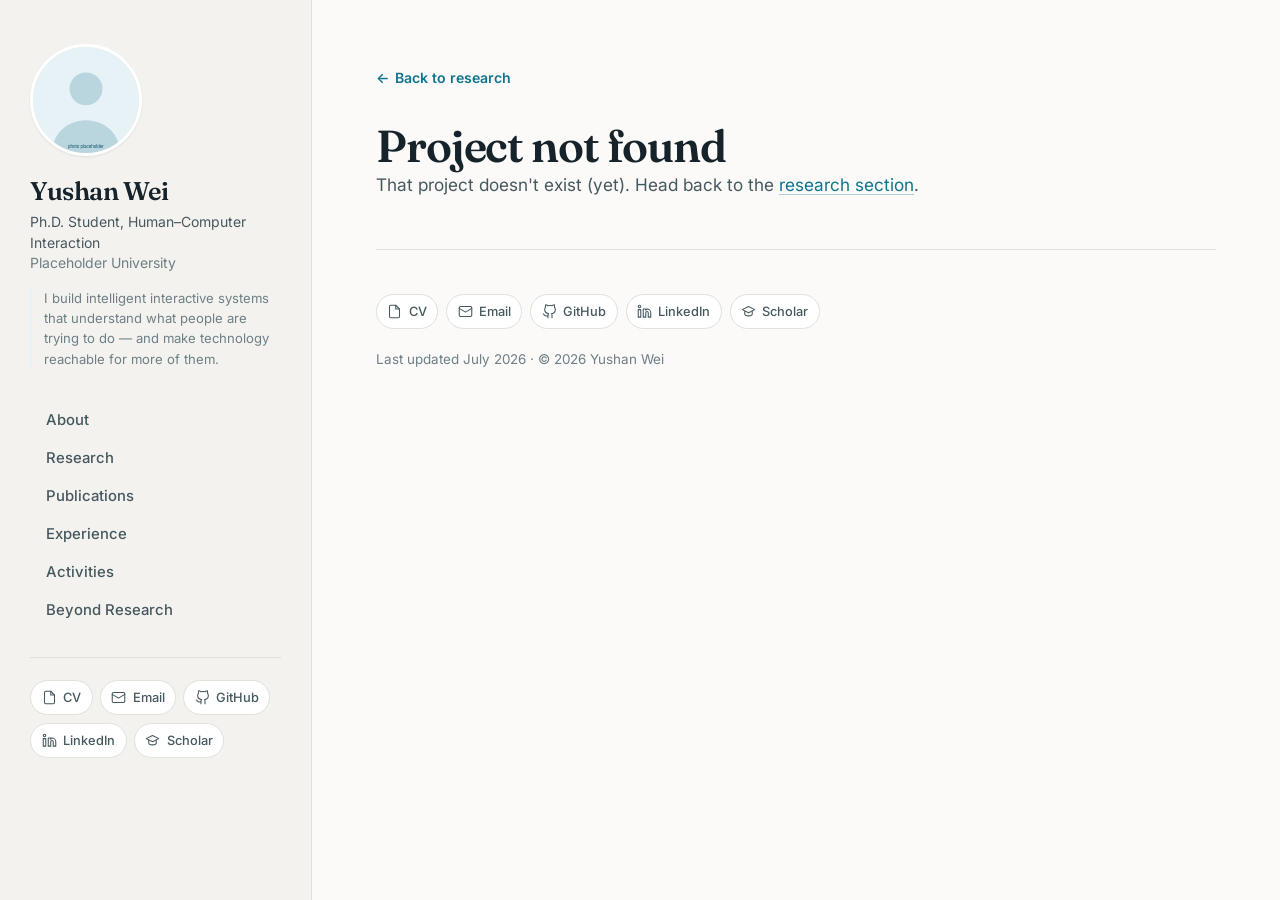
==== project.html @ 122e1e1e "Major design." ====
<!DOCTYPE html>
<html lang="en">
<head>
<meta charset="utf-8">
<meta name="viewport" content="width=device-width, initial-scale=1">
<title>Project — Yushan Wei</title>
<meta name="description" content="Research project detail page — Yushan Wei.">
<link rel="icon" href="assets/img/favicon.svg" type="image/svg+xml">
<link rel="preconnect" href="https://fonts.googleapis.com">
<link rel="preconnect" href="https://fonts.gstatic.com" crossorigin>
<link href="https://fonts.googleapis.com/css2?family=Fraunces:opsz,wght@9..144,400;9..144,600&family=Inter:wght@400;500;600;700&display=swap" rel="stylesheet">
<link rel="stylesheet" href="assets/css/style.css">
</head>
<body>
<a class="skip-link" href="#main">Skip to main content</a>

<header class="topbar">
  <a class="topbar__name" href="index.html">Yushan Wei</a>
  <button class="topbar__toggle" id="navToggle" aria-expanded="false" aria-controls="sidebar" aria-label="Open navigation menu">
    <span class="topbar__bars" aria-hidden="true"><i></i><i></i><i></i></span>
  </button>
</header>

<aside class="sidebar" id="sidebar">
  <div class="sidebar__inner">
    <img class="sidebar__photo" id="sidebarPhoto" src="" alt="" width="112" height="112">
    <div class="sidebar__id">
      <h1 class="sidebar__name" id="sidebarName"></h1>
      <p class="sidebar__role" id="sidebarRole"></p>
      <p class="sidebar__tagline" id="sidebarTagline"></p>
    </div>
    <nav class="sidenav" id="sidenav" aria-label="Section navigation"></nav>
    <div class="sidebar__links" id="sidebarLinks"></div>
  </div>
</aside>
<div class="nav-scrim" id="navScrim" hidden></div>

<main class="main" id="main">
  <article class="detail" id="detail"></article>

  <footer class="footer">
    <div class="footer__links" id="footerLinks"></div>
    <p class="footer__meta">
      Last updated <span id="footerUpdated"></span> ·
      © <span id="footerYear"></span> <span id="footerName"></span>
    </p>
  </footer>
</main>

<script src="assets/js/data.js"></script>
<script src="assets/js/main.js"></script>
</body>
</html>
---- assets/css/style.css ----
/* ============================================================
   Yushan Wei — personal site
   1. Tokens          5. Sections / components
   2. Base            6. Project detail page
   3. Sidebar         7. Responsive
   4. Hero            8. Motion & print
   ============================================================ */

/* ---------- 1. Tokens ---------- */
:root {
  /* Warm off-white ground, deep slate ink, one muted cyan accent. */
  --bg:        #fbfaf8;
  --bg-alt:    #f4f2ee;
  --surface:   #ffffff;
  --ink:       #16232b;
  --ink-soft:  #46585f;
  --ink-faint: #6d7f86;
  --line:      #e3e0da;
  --line-soft: #eeebe5;

  --accent:      #0e7490;  /* cyan-800  — links, rules, emphasis */
  --accent-deep: #0b5567;
  --accent-tint: #e6f2f5;
  --accent-warm: #b4623a;  /* muted terracotta — sparingly, for balance */

  --ok-bg: #e7f1ec;  --ok-fg: #2f6b4f;
  --rev-bg: #eae9f3; --rev-fg: #52508a;
  --prep-bg: #f4ede6; --prep-fg: #8a5f3d;

  --sidebar-w: 19.5rem;
  --maxw: 56rem;
  --radius: 14px;
  --radius-lg: 20px;
  --shadow-sm: 0 1px 2px rgba(22, 35, 43, .05), 0 1px 3px rgba(22, 35, 43, .04);
  --shadow-md: 0 6px 16px -6px rgba(22, 35, 43, .14), 0 2px 6px rgba(22, 35, 43, .05);

  --font-sans: "Inter", ui-sans-serif, system-ui, -apple-system, "Segoe UI", sans-serif;
  --font-display: "Fraunces", Georgia, "Times New Roman", serif;

  --ease: cubic-bezier(.2, .8, .2, 1);
}

/* ---------- 2. Base ---------- */
*, *::before, *::after { box-sizing: border-box; }

html { scroll-behavior: smooth; scroll-padding-top: 2rem; }

body {
  margin: 0;
  background: var(--bg);
  color: var(--ink);
  font-family: var(--font-sans);
  font-size: 16.5px;
  line-height: 1.65;
  -webkit-font-smoothing: antialiased;
  text-rendering: optimizeLegibility;
}

h1, h2, h3, h4 { margin: 0; line-height: 1.2; font-weight: 600; letter-spacing: -0.015em; }
p { margin: 0 0 1em; }
p:last-child { margin-bottom: 0; }
img { max-width: 100%; display: block; }
ul, ol { margin: 0; padding: 0; list-style: none; }

a {
  color: var(--accent);
  text-decoration-color: color-mix(in srgb, var(--accent) 32%, transparent);
  text-underline-offset: 3px;
  transition: color .18s ease, text-decoration-color .18s ease;
}
a:hover { color: var(--accent-deep); text-decoration-color: currentColor; }

:focus-visible {
  outline: 2.5px solid var(--accent);
  outline-offset: 3px;
  border-radius: 4px;
}

.skip-link {
  position: fixed; top: .75rem; left: .75rem; z-index: 200;
  background: var(--ink); color: #fff; padding: .6rem 1rem;
  border-radius: 8px; font-size: .9rem; font-weight: 600;
  text-decoration: none; transform: translateY(-160%);
  transition: transform .2s ease;
}
.skip-link:focus-visible { transform: none; color: #fff; }

/* ---------- 3. Sidebar ---------- */
.sidebar {
  position: fixed; inset: 0 auto 0 0;
  width: var(--sidebar-w);
  border-right: 1px solid var(--line);
  background: var(--bg-alt);
  overflow-y: auto;
  z-index: 60;
}
.sidebar__inner { padding: 2.75rem 1.9rem 2rem; }

.sidebar__photo {
  width: 112px; height: 112px; border-radius: 50%;
  object-fit: cover; background: var(--line-soft);
  border: 3px solid var(--surface);
  box-shadow: var(--shadow-sm);
}
.sidebar__id { margin-top: 1.25rem; }
.sidebar__name {
  font-family: var(--font-display);
  font-size: 1.6rem; font-weight: 600; letter-spacing: -0.02em;
}
.sidebar__role {
  margin: .35rem 0 0; font-size: .875rem; line-height: 1.45;
  color: var(--ink-soft);
}
.sidebar__role span { display: block; }
.sidebar__role .is-affil { color: var(--ink-faint); }
.sidebar__tagline {
  margin: .9rem 0 0; font-size: .82rem; line-height: 1.55;
  color: var(--ink-faint);
  padding-left: .75rem; border-left: 2px solid var(--accent-tint);
}

.sidenav { margin: 2rem 0 1.75rem; }
.sidenav a {
  display: block; position: relative;
  padding: .42rem 0 .42rem .95rem;
  font-size: .93rem; font-weight: 500;
  color: var(--ink-soft); text-decoration: none;
}
.sidenav a::before {
  content: ""; position: absolute; left: 0; top: 50%;
  width: 3px; height: 0; border-radius: 3px;
  background: var(--accent);
  transform: translateY(-50%);
  transition: height .22s ease;
}
.sidenav a:hover { color: var(--ink); }
.sidenav a:hover::before { height: 40%; }
.sidenav a[aria-current="true"] { color: var(--accent-deep); font-weight: 600; }
.sidenav a[aria-current="true"]::before { height: 68%; }

.sidebar__links { display: flex; flex-wrap: wrap; gap: .45rem; padding-top: 1.4rem; border-top: 1px solid var(--line); }
.iconlink {
  display: inline-flex; align-items: center; gap: .4rem;
  padding: .38rem .65rem; border-radius: 999px;
  background: var(--surface); border: 1px solid var(--line);
  font-size: .8rem; font-weight: 500; color: var(--ink-soft);
  text-decoration: none;
  transition: border-color .18s ease, color .18s ease, transform .18s ease, background .18s ease;
}
.iconlink svg { width: 15px; height: 15px; flex: none; }
.iconlink:hover {
  color: var(--accent-deep); border-color: color-mix(in srgb, var(--accent) 40%, var(--line));
  background: var(--accent-tint); transform: translateY(-1px);
}

/* Mobile top bar (hidden on desktop) */
.topbar { display: none; }
.nav-scrim {
  position: fixed; inset: 0; z-index: 55;
  background: rgba(22, 35, 43, .35);
  opacity: 0; transition: opacity .25s ease;
}
.nav-scrim.is-on { opacity: 1; }

/* ---------- 4. Main / Hero ---------- */
.main {
  margin-left: var(--sidebar-w);
  padding: 0 clamp(1.5rem, 5vw, 4.5rem);
}
.section {
  max-width: var(--maxw);
  margin: 0 auto;
  padding: 5.5rem 0;
  border-top: 1px solid var(--line-soft);
}
.section:first-child { border-top: 0; }
.section--hero { padding-top: 6.5rem; }

.hero {
  display: grid;
  grid-template-columns: minmax(0, 1fr) 17rem;
  gap: clamp(2rem, 5vw, 3.5rem);
  align-items: start;
}
.hero__eyebrow {
  margin: 0 0 .9rem; font-size: .78rem; font-weight: 600;
  letter-spacing: .11em; text-transform: uppercase; color: var(--accent);
}
.hero__name {
  font-family: var(--font-display);
  font-size: clamp(2.4rem, 5vw, 3.35rem);
  font-weight: 600; letter-spacing: -0.03em; line-height: 1.05;
}
.hero__intro {
  margin-top: 1.4rem;
  font-size: 1.08rem; line-height: 1.72; color: var(--ink-soft);
  max-width: 34em;
}
.hero__figure { margin: 0; }
.hero__figure img {
  width: 100%; aspect-ratio: 4 / 5; object-fit: cover;
  border-radius: var(--radius-lg);
  background: var(--bg-alt);
  box-shadow: var(--shadow-md);
}

.chips { display: flex; flex-wrap: wrap; gap: .45rem; margin: 1.6rem 0 0; }
.chips li {
  font-size: .8rem; font-weight: 500; color: var(--accent-deep);
  background: var(--accent-tint);
  border-radius: 999px; padding: .3rem .7rem;
}

.btnrow { display: flex; flex-wrap: wrap; gap: .6rem; margin-top: 1.8rem; }
.btn {
  display: inline-flex; align-items: center; gap: .45rem;
  padding: .58rem 1.05rem; border-radius: 10px;
  font-size: .9rem; font-weight: 600; text-decoration: none;
  border: 1px solid var(--line);
  background: var(--surface); color: var(--ink-soft);
  box-shadow: var(--shadow-sm);
  transition: transform .18s ease, box-shadow .18s ease, border-color .18s ease, background .18s ease, color .18s ease;
}
.btn svg { width: 16px; height: 16px; }
.btn:hover { transform: translateY(-2px); box-shadow: var(--shadow-md); color: var(--ink); }
.btn--primary {
  background: var(--accent); border-color: var(--accent); color: #fff;
}
.btn--primary:hover { background: var(--accent-deep); border-color: var(--accent-deep); color: #fff; }

/* ---------- 5. Section heading ---------- */
.sechead { margin-bottom: 2.6rem; }
.sechead__title {
  font-family: var(--font-display);
  font-size: clamp(1.6rem, 3vw, 2rem); font-weight: 600;
  letter-spacing: -0.02em;
  position: relative; padding-bottom: .7rem;
}
.sechead__title::after {
  content: ""; position: absolute; left: 0; bottom: 0;
  width: 2.6rem; height: 3px; border-radius: 3px; background: var(--accent);
}
.sechead__sub { margin: .85rem 0 0; color: var(--ink-faint); font-size: .95rem; }

/* --- Research cards --- */
.projects { display: grid; gap: 1.6rem; }
.pcard {
  display: grid;
  grid-template-columns: 15rem minmax(0, 1fr);
  background: var(--surface);
  border: 1px solid var(--line);
  border-radius: var(--radius-lg);
  overflow: hidden;
  box-shadow: var(--shadow-sm);
  transition: transform .25s var(--ease), box-shadow .25s var(--ease), border-color .25s ease;
}
.pcard:hover {
  transform: translateY(-3px);
  box-shadow: var(--shadow-md);
  border-color: color-mix(in srgb, var(--accent) 28%, var(--line));
}
.pcard__media { background: var(--bg-alt); border-right: 1px solid var(--line-soft); }
.pcard__media img { width: 100%; height: 100%; min-height: 12rem; object-fit: cover; }
.pcard__body { padding: 1.6rem 1.75rem; }
.pcard__year {
  font-size: .74rem; font-weight: 600; letter-spacing: .1em;
  text-transform: uppercase; color: var(--ink-faint);
}
.pcard__title {
  font-family: var(--font-display);
  font-size: 1.35rem; margin: .3rem 0 .15rem;
}
.pcard__title a { color: inherit; text-decoration: none; }
.pcard__title a:hover { color: var(--accent-deep); }
.pcard__tagline { color: var(--accent-warm); font-size: .92rem; font-style: italic; margin: 0 0 .8rem; }
.pcard__desc { font-size: .95rem; color: var(--ink-soft); margin: 0 0 .85rem; }
.pcard__role {
  font-size: .88rem; color: var(--ink-soft);
  background: var(--bg-alt); border-radius: 10px;
  padding: .6rem .8rem; margin: 0 0 .95rem;
}
.pcard__role b { color: var(--ink); font-weight: 600; }
.tags { display: flex; flex-wrap: wrap; gap: .4rem; margin-bottom: 1rem; }
.tag {
  font-size: .74rem; font-weight: 600; letter-spacing: .02em;
  color: var(--ink-faint); border: 1px solid var(--line);
  border-radius: 6px; padding: .18rem .5rem;
}
.linkrow { display: flex; flex-wrap: wrap; gap: 1rem; align-items: center; }
.linkrow a {
  font-size: .87rem; font-weight: 600; text-decoration: none;
  display: inline-flex; align-items: center; gap: .3rem;
}
.linkrow a::after {
  content: "→"; font-size: .9em; transition: transform .18s ease;
}
.linkrow a:hover::after { transform: translateX(3px); }

/* --- Publications --- */
.pubs { display: grid; gap: 2.4rem; }
.pubyear { display: grid; gap: 1.1rem; }
.pubyear__label {
  font-family: var(--font-display);
  font-size: 1.05rem; color: var(--ink-faint); font-weight: 600;
  display: flex; align-items: center; gap: .9rem;
}
.pubyear__label::after {
  content: ""; flex: 1; height: 1px; background: var(--line);
}
.pub {
  display: grid; grid-template-columns: 6.5rem minmax(0, 1fr);
  gap: 1.2rem; align-items: start;
  padding: .2rem 0;
}
.pub--nothumb { grid-template-columns: minmax(0, 1fr); }
.pub__thumb {
  width: 100%; aspect-ratio: 4 / 3; object-fit: cover;
  border-radius: 8px; border: 1px solid var(--line); background: var(--bg-alt);
}
.pub__title { font-size: 1.02rem; font-weight: 600; line-height: 1.4; margin: 0 0 .3rem; }
.pub__authors { font-size: .9rem; color: var(--ink-soft); margin: 0 0 .2rem; }
.pub__authors .me { color: var(--ink); font-weight: 700; }
.pub__venue { font-size: .9rem; color: var(--ink-faint); font-style: italic; margin: 0 0 .55rem; }
.pub__foot { display: flex; flex-wrap: wrap; gap: .9rem; align-items: center; }
.status {
  font-size: .72rem; font-weight: 700; letter-spacing: .05em; text-transform: uppercase;
  border-radius: 999px; padding: .18rem .6rem;
}
.status--published    { background: var(--ok-bg);   color: var(--ok-fg); }
.status--under-review { background: var(--rev-bg);  color: var(--rev-fg); }
.status--in-preparation { background: var(--prep-bg); color: var(--prep-fg); }

/* --- Timeline --- */
.timeline { position: relative; padding-left: 1.9rem; }
.timeline::before {
  content: ""; position: absolute; left: 5px; top: .55rem; bottom: .55rem;
  width: 2px; background: linear-gradient(var(--line), var(--line-soft));
}
.tl { position: relative; padding-bottom: 2.3rem; }
.tl:last-child { padding-bottom: 0; }
.tl::before {
  content: ""; position: absolute; left: -1.9rem; top: .5rem;
  width: 12px; height: 12px; border-radius: 50%;
  background: var(--surface); border: 2.5px solid var(--accent);
  transition: transform .2s ease;
}
.tl:hover::before { transform: scale(1.25); }
.tl__top { display: flex; flex-wrap: wrap; gap: .6rem; align-items: baseline; }
.tl__role { font-size: 1.05rem; font-weight: 600; }
.cat {
  font-size: .7rem; font-weight: 700; letter-spacing: .07em; text-transform: uppercase;
  border-radius: 5px; padding: .15rem .45rem;
  background: var(--accent-tint); color: var(--accent-deep);
}
.cat--Teaching { background: var(--prep-bg); color: var(--prep-fg); }
.cat--Industry { background: var(--rev-bg); color: var(--rev-fg); }
.tl__meta { font-size: .9rem; color: var(--ink-faint); margin: .2rem 0 .6rem; }
.tl__meta b { color: var(--ink-soft); font-weight: 600; }
.tl__bullets li {
  font-size: .93rem; color: var(--ink-soft);
  position: relative; padding-left: 1.05rem; margin-bottom: .3rem;
}
.tl__bullets li::before {
  content: ""; position: absolute; left: 0; top: .68em;
  width: 5px; height: 5px; border-radius: 50%; background: var(--line);
}

/* --- Activities --- */
.activities {
  display: grid; gap: .9rem;
  grid-template-columns: repeat(auto-fill, minmax(16.5rem, 1fr));
}
.act {
  background: var(--surface); border: 1px solid var(--line);
  border-radius: var(--radius); padding: 1.05rem 1.15rem;
  transition: transform .2s var(--ease), border-color .2s ease, box-shadow .2s ease;
}
.act:hover { transform: translateY(-2px); box-shadow: var(--shadow-sm); border-color: color-mix(in srgb, var(--accent) 30%, var(--line)); }
.act__cat {
  font-size: .7rem; font-weight: 700; letter-spacing: .08em;
  text-transform: uppercase; color: var(--accent);
}
.act__title { font-size: .98rem; font-weight: 600; margin: .3rem 0 .1rem; }
.act__date { font-size: .82rem; color: var(--ink-faint); margin: 0 0 .45rem; }
.act__note { font-size: .88rem; color: var(--ink-soft); margin: 0; }

/* --- Beyond Research --- */
.section--beyond .sechead__title::after { background: var(--accent-warm); }
.beyond {
  display: grid; gap: .9rem;
  grid-template-columns: repeat(auto-fill, minmax(15rem, 1fr));
}
.by {
  border-radius: var(--radius); padding: 1.2rem 1.2rem 1.3rem;
  background: linear-gradient(var(--surface), var(--surface)) padding-box,
              var(--bg-alt) border-box;
  border: 1px solid var(--line);
  transition: transform .22s var(--ease), box-shadow .22s ease;
}
.by:hover { transform: translateY(-3px) rotate(-.35deg); box-shadow: var(--shadow-md); }
.by__icon {
  width: 34px; height: 34px; border-radius: 9px;
  display: grid; place-items: center; margin-bottom: .8rem;
  background: var(--accent-tint); color: var(--accent-deep);
}
.by:nth-child(3n+2) .by__icon { background: #f6ece5; color: var(--accent-warm); }
.by:nth-child(3n) .by__icon { background: var(--ok-bg); color: var(--ok-fg); }
.by__icon svg { width: 18px; height: 18px; }
.by__title { font-size: 1rem; font-weight: 600; margin-bottom: .3rem; }
.by__body { font-size: .89rem; color: var(--ink-soft); margin: 0; }

/* --- Footer --- */
.footer {
  max-width: var(--maxw); margin: 0 auto;
  padding: 2.75rem 0 3.5rem;
  border-top: 1px solid var(--line);
}
.footer__links { display: flex; flex-wrap: wrap; gap: .5rem; margin-bottom: 1.2rem; }
.footer__meta { font-size: .84rem; color: var(--ink-faint); margin: 0; }

/* ---------- 6. Project detail page ---------- */
.detail { max-width: var(--maxw); margin: 0 auto; padding: 4rem 0 3rem; }
.backlink {
  display: inline-flex; align-items: center; gap: .4rem;
  font-size: .88rem; font-weight: 600; text-decoration: none; margin-bottom: 2rem;
}
.backlink::before { content: "←"; transition: transform .18s ease; }
.backlink:hover::before { transform: translateX(-3px); }
.detail__title {
  font-family: var(--font-display);
  font-size: clamp(2rem, 4.5vw, 2.8rem); letter-spacing: -0.025em; line-height: 1.1;
}
.detail__tagline { color: var(--accent-warm); font-style: italic; font-size: 1.05rem; margin: .6rem 0 1.2rem; }
.detail__hero {
  width: 100%; aspect-ratio: 16 / 9; object-fit: cover;
  border-radius: var(--radius-lg); border: 1px solid var(--line);
  background: var(--bg-alt); margin: 2rem 0;
}
.detail__lead { font-size: 1.08rem; color: var(--ink-soft); line-height: 1.75; }
.detail__section { margin-top: 2.5rem; }
.detail__section h2 {
  font-family: var(--font-display); font-size: 1.35rem; margin-bottom: .7rem;
}
.detail__section p { color: var(--ink-soft); }
.detail__gallery { display: grid; gap: 1rem; grid-template-columns: repeat(auto-fit, minmax(18rem, 1fr)); margin-top: 1.2rem; }
.detail__gallery img {
  width: 100%; aspect-ratio: 4 / 3; object-fit: cover;
  border-radius: var(--radius); border: 1px solid var(--line); background: var(--bg-alt);
}

/* ---------- 7. Responsive ---------- */
@media (max-width: 1080px) {
  .hero { grid-template-columns: minmax(0, 1fr) 14rem; }
  .pcard { grid-template-columns: 12rem minmax(0, 1fr); }
}

@media (max-width: 860px) {
  .topbar {
    display: flex; align-items: center; justify-content: space-between;
    position: sticky; top: 0; z-index: 70;
    padding: .85rem clamp(1rem, 4vw, 1.5rem);
    background: color-mix(in srgb, var(--bg) 92%, transparent);
    backdrop-filter: saturate(160%) blur(8px);
    border-bottom: 1px solid var(--line);
  }
  .topbar__name {
    font-family: var(--font-display); font-size: 1.15rem; font-weight: 600;
    color: var(--ink); text-decoration: none; letter-spacing: -0.02em;
  }
  .topbar__toggle {
    width: 42px; height: 38px; display: grid; place-items: center;
    background: var(--surface); border: 1px solid var(--line);
    border-radius: 10px; cursor: pointer;
  }
  .topbar__bars { display: grid; gap: 4px; }
  .topbar__bars i {
    display: block; width: 17px; height: 2px; border-radius: 2px;
    background: var(--ink); transition: transform .25s ease, opacity .2s ease;
  }
  .topbar__toggle[aria-expanded="true"] i:nth-child(1) { transform: translateY(6px) rotate(45deg); }
  .topbar__toggle[aria-expanded="true"] i:nth-child(2) { opacity: 0; }
  .topbar__toggle[aria-expanded="true"] i:nth-child(3) { transform: translateY(-6px) rotate(-45deg); }

  .sidebar {
    inset: 0 0 auto 0; width: 100%; height: auto; max-height: 100dvh;
    border-right: 0; border-bottom: 1px solid var(--line);
    transform: translateY(-100%);
    transition: transform .3s var(--ease);
    box-shadow: var(--shadow-md);
  }
  .sidebar.is-open { transform: none; }
  .sidebar__inner { padding: 5.5rem 1.5rem 2rem; }
  .sidebar__photo { display: none; }
  .sidebar__tagline { display: none; }
  .sidenav { margin: 1.4rem 0 1.3rem; }
  .sidenav a { padding: .55rem 0 .55rem .95rem; font-size: 1rem; }

  .main { margin-left: 0; }
  .section { padding: 3.75rem 0; }
  .section--hero { padding-top: 2.5rem; }

  .hero { grid-template-columns: 1fr; gap: 2rem; }
  .hero__figure { order: -1; max-width: 13rem; }
  .hero__figure img { aspect-ratio: 1 / 1; border-radius: var(--radius-lg); }

  .pcard { grid-template-columns: 1fr; }
  .pcard__media { border-right: 0; border-bottom: 1px solid var(--line-soft); }
  .pcard__media img { min-height: 0; aspect-ratio: 16 / 9; }
  .pcard__body { padding: 1.3rem 1.25rem; }

  .pub { grid-template-columns: 4.5rem minmax(0, 1fr); gap: .9rem; }
}

@media (max-width: 520px) {
  body { font-size: 16px; }
  .pub { grid-template-columns: minmax(0, 1fr); }
  .pub__thumb { display: none; }
  .btnrow .btn { flex: 1 1 auto; justify-content: center; }
}

/* ---------- 8. Motion ---------- */
.reveal {
  opacity: 0; transform: translateY(14px);
  transition: opacity .6s var(--ease), transform .6s var(--ease);
}
.reveal.is-in { opacity: 1; transform: none; }

@media (prefers-reduced-motion: reduce) {
  html { scroll-behavior: auto; }
  *, *::before, *::after {
    animation-duration: .001ms !important;
    transition-duration: .001ms !important;
  }
  .reveal { opacity: 1; transform: none; }
  .by:hover { transform: none; }
}

@media print {
  .sidebar, .topbar, .nav-scrim, .skip-link { display: none !important; }
  .main { margin-left: 0; }
  .pcard, .act, .by { break-inside: avoid; box-shadow: none; }
}
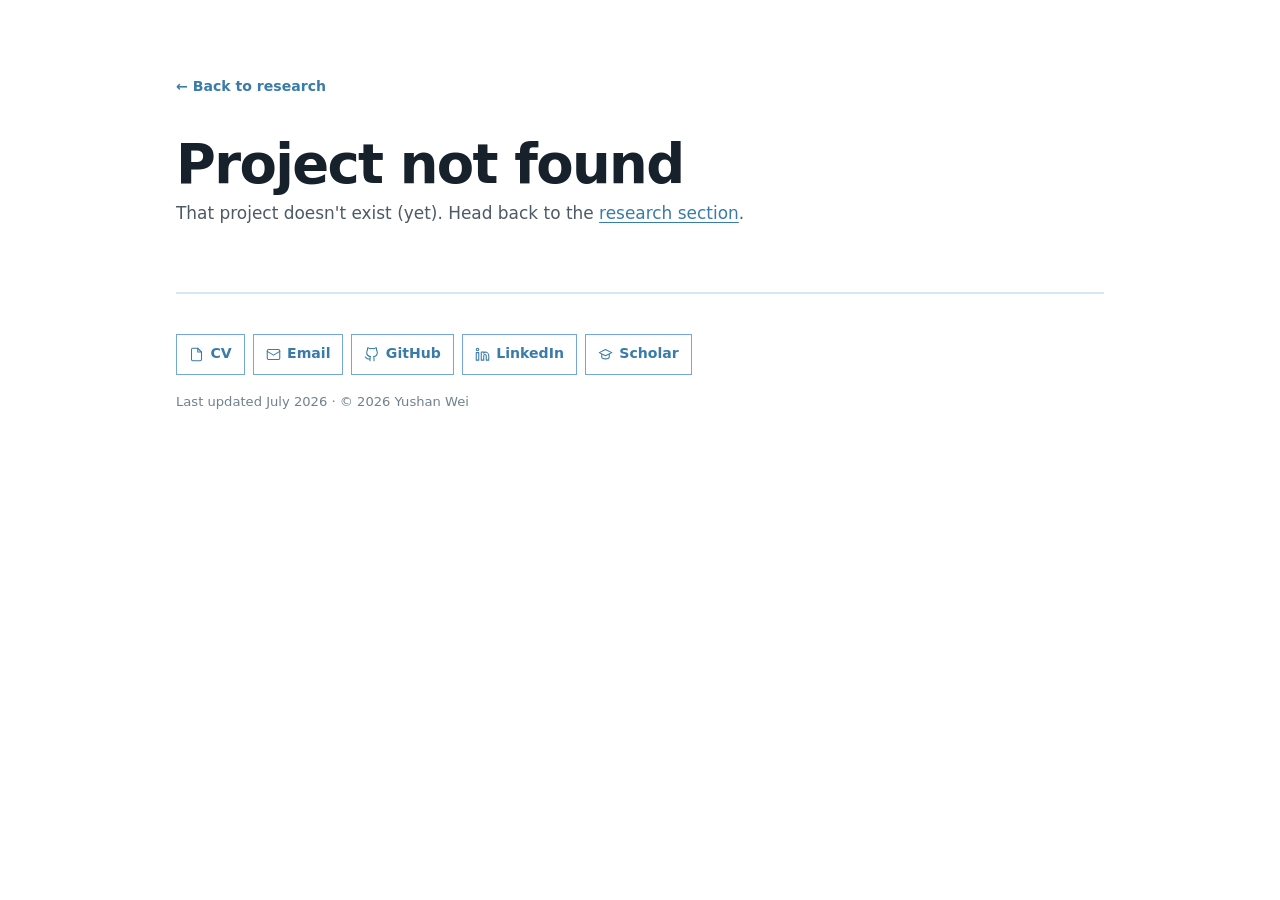
==== commit 0b1109ac: "Simplify the website design." ====
--- a/project.html
+++ b/project.html
@@ -6,34 +6,10 @@
 <title>Project — Yushan Wei</title>
 <meta name="description" content="Research project detail page — Yushan Wei.">
 <link rel="icon" href="assets/img/favicon.svg" type="image/svg+xml">
-<link rel="preconnect" href="https://fonts.googleapis.com">
-<link rel="preconnect" href="https://fonts.gstatic.com" crossorigin>
-<link href="https://fonts.googleapis.com/css2?family=Fraunces:opsz,wght@9..144,400;9..144,600&family=Inter:wght@400;500;600;700&display=swap" rel="stylesheet">
 <link rel="stylesheet" href="assets/css/style.css">
 </head>
 <body>
 <a class="skip-link" href="#main">Skip to main content</a>
-
-<header class="topbar">
-  <a class="topbar__name" href="index.html">Yushan Wei</a>
-  <button class="topbar__toggle" id="navToggle" aria-expanded="false" aria-controls="sidebar" aria-label="Open navigation menu">
-    <span class="topbar__bars" aria-hidden="true"><i></i><i></i><i></i></span>
-  </button>
-</header>
-
-<aside class="sidebar" id="sidebar">
-  <div class="sidebar__inner">
-    <img class="sidebar__photo" id="sidebarPhoto" src="" alt="" width="112" height="112">
-    <div class="sidebar__id">
-      <h1 class="sidebar__name" id="sidebarName"></h1>
-      <p class="sidebar__role" id="sidebarRole"></p>
-      <p class="sidebar__tagline" id="sidebarTagline"></p>
-    </div>
-    <nav class="sidenav" id="sidenav" aria-label="Section navigation"></nav>
-    <div class="sidebar__links" id="sidebarLinks"></div>
-  </div>
-</aside>
-<div class="nav-scrim" id="navScrim" hidden></div>
 
 <main class="main" id="main">
   <article class="detail" id="detail"></article>
--- a/assets/css/style.css
+++ b/assets/css/style.css
@@ -1,542 +1,158 @@
-/* ============================================================
-   Yushan Wei — personal site
-   1. Tokens          5. Sections / components
-   2. Base            6. Project detail page
-   3. Sidebar         7. Responsive
-   4. Hero            8. Motion & print
-   ============================================================ */
-
-/* ---------- 1. Tokens ---------- */
 :root {
-  /* Warm off-white ground, deep slate ink, one muted cyan accent. */
-  --bg:        #fbfaf8;
-  --bg-alt:    #f4f2ee;
-  --surface:   #ffffff;
-  --ink:       #16232b;
-  --ink-soft:  #46585f;
-  --ink-faint: #6d7f86;
-  --line:      #e3e0da;
-  --line-soft: #eeebe5;
-
-  --accent:      #0e7490;  /* cyan-800  — links, rules, emphasis */
-  --accent-deep: #0b5567;
-  --accent-tint: #e6f2f5;
-  --accent-warm: #b4623a;  /* muted terracotta — sparingly, for balance */
-
-  --ok-bg: #e7f1ec;  --ok-fg: #2f6b4f;
-  --rev-bg: #eae9f3; --rev-fg: #52508a;
-  --prep-bg: #f4ede6; --prep-fg: #8a5f3d;
-
-  --sidebar-w: 19.5rem;
-  --maxw: 56rem;
-  --radius: 14px;
-  --radius-lg: 20px;
-  --shadow-sm: 0 1px 2px rgba(22, 35, 43, .05), 0 1px 3px rgba(22, 35, 43, .04);
-  --shadow-md: 0 6px 16px -6px rgba(22, 35, 43, .14), 0 2px 6px rgba(22, 35, 43, .05);
-
-  --font-sans: "Inter", ui-sans-serif, system-ui, -apple-system, "Segoe UI", sans-serif;
-  --font-display: "Fraunces", Georgia, "Times New Roman", serif;
-
+  --bg: #fff;
+  --ink: #17212b;
+  --ink-soft: #4d5966;
+  --ink-faint: #71808f;
+  --blue: #72a9d8;
+  --blue-dark: #397baa;
+  --blue-pale: #eef6fc;
+  --line: #d7e8f5;
+  --line-soft: #eaf2f8;
+  --maxw: 58rem;
+  --font: system-ui, -apple-system, BlinkMacSystemFont, "Segoe UI", sans-serif;
   --ease: cubic-bezier(.2, .8, .2, 1);
 }
 
-/* ---------- 2. Base ---------- */
 *, *::before, *::after { box-sizing: border-box; }
+html { scroll-behavior: smooth; }
+body { margin: 0; background: var(--bg); color: var(--ink); font-family: var(--font); font-size: 16px; line-height: 1.7; -webkit-font-smoothing: antialiased; }
+h1, h2, h3, h4 { margin: 0; line-height: 1.25; font-weight: 650; }
+p { margin: 0 0 1em; }
+p:last-child { margin-bottom: 0; }
+img { display: block; max-width: 100%; }
+ul, ol { margin: 0; padding: 0; list-style: none; }
+a { color: var(--blue-dark); text-underline-offset: 3px; }
+a:hover { text-decoration-thickness: 2px; }
+:focus-visible { outline: 2px solid var(--blue); outline-offset: 3px; }
 
-html { scroll-behavior: smooth; scroll-padding-top: 2rem; }
+.skip-link { position: fixed; top: .75rem; left: .75rem; z-index: 10; padding: .55rem .85rem; background: var(--ink); color: white; transform: translateY(-160%); transition: transform .2s ease; }
+.skip-link:focus { transform: none; }
+.main { width: min(100% - 2.5rem, var(--maxw)); margin: 0 auto; }
+.section { padding: 5rem 0; border-top: 2px solid var(--line); }
+.section:first-child { border-top: 0; }
+.section--hero { padding-top: 5.5rem; }
 
-body {
-  margin: 0;
-  background: var(--bg);
-  color: var(--ink);
-  font-family: var(--font-sans);
-  font-size: 16.5px;
-  line-height: 1.65;
-  -webkit-font-smoothing: antialiased;
-  text-rendering: optimizeLegibility;
+.hero { display: grid; grid-template-columns: minmax(0, 1fr) 15rem; gap: clamp(2rem, 7vw, 5rem); align-items: center; }
+.hero__eyebrow { margin-bottom: .7rem; color: var(--blue-dark); font-size: .78rem; font-weight: 650; letter-spacing: .08em; text-transform: uppercase; }
+.hero__name { font-size: clamp(2.35rem, 7vw, 4.2rem); letter-spacing: -.035em; }
+.hero__intro { max-width: 38rem; margin-top: 1.4rem; color: var(--ink-soft); font-size: 1.05rem; }
+.hero__figure { margin: 0; }
+.hero__figure img { width: 100%; aspect-ratio: 4 / 5; object-fit: cover; border: 1px solid var(--line); }
+
+.chips, .tags { display: flex; flex-wrap: wrap; gap: .45rem; }
+.chips { margin-top: 1.5rem; }
+.chips li, .tag, .status, .cat { padding: .22rem .6rem; background: var(--blue-pale); color: var(--blue-dark); border: 1px solid var(--line); border-radius: 3px; font-size: .76rem; font-weight: 600; }
+.btnrow { display: flex; flex-wrap: wrap; gap: .65rem; margin-top: 1.7rem; }
+.btn, .iconlink { display: inline-flex; align-items: center; gap: .4rem; color: var(--blue-dark); padding: .48rem .75rem; border: 1px solid var(--blue); background: white; text-decoration: none; font-size: .88rem; font-weight: 600; transition: background .18s ease, transform .18s ease; }
+.btn:hover, .iconlink:hover { background: var(--blue-pale); transform: translateY(-1px); }
+.btn--primary { background: var(--blue); color: white; }
+.btn--primary:hover { background: var(--blue-dark); color: white; }
+.btn svg, .iconlink svg { width: 15px; height: 15px; }
+
+.sechead { margin-bottom: 2.5rem; }
+.sechead__title { font-size: clamp(1.55rem, 4vw, 2rem); padding-bottom: .65rem; }
+.sechead__title::after { content: ""; display: block; width: 3rem; height: 3px; margin-top: .65rem; background: var(--blue); }
+.sechead__sub { color: var(--ink-faint); font-size: .94rem; }
+
+.projects { display: grid; gap: 2.5rem; }
+.pcard { display: grid; grid-template-columns: 14rem minmax(0, 1fr); border-top: 1px solid var(--line); padding-top: 1.5rem; }
+.pcard__media img { width: 100%; aspect-ratio: 4 / 3; object-fit: cover; border: 1px solid var(--line-soft); }
+.pcard__body { padding-left: 1.7rem; }
+.pcard__year, .act__cat { color: var(--blue-dark); font-size: .73rem; font-weight: 650; letter-spacing: .07em; text-transform: uppercase; }
+.pcard__title { margin: .25rem 0; font-size: 1.3rem; }
+.pcard__title a { color: inherit; text-decoration: none; }
+.pcard__title a:hover { color: var(--blue-dark); }
+.pcard__tagline { margin-bottom: .75rem; color: var(--ink-faint); font-size: .92rem; }
+.pcard__desc, .pcard__role { color: var(--ink-soft); font-size: .93rem; }
+.pcard__role { margin-bottom: .9rem; padding-left: .75rem; border-left: 2px solid var(--blue); }
+.tags { margin-bottom: .85rem; }
+.linkrow { display: flex; flex-wrap: wrap; gap: .9rem; align-items: center; }
+.linkrow a { font-size: .86rem; font-weight: 600; text-decoration: none; }
+.linkrow a::after { content: " →"; }
+
+.pubs { display: grid; gap: 2.5rem; }
+.pubyear { display: grid; gap: 1.25rem; }
+.pubyear__label { display: flex; gap: .8rem; align-items: center; color: var(--blue-dark); font-size: 1rem; }
+.pubyear__label::after { content: ""; flex: 1; height: 1px; background: var(--line); }
+.pub { display: grid; grid-template-columns: 6rem minmax(0, 1fr); gap: 1.15rem; }
+.pub--nothumb { grid-template-columns: 1fr; }
+.pub__thumb { width: 100%; aspect-ratio: 4 / 3; object-fit: cover; border: 1px solid var(--line); }
+.pub__title { margin-bottom: .3rem; font-size: 1rem; }
+.pub__authors, .pub__venue { margin-bottom: .25rem; color: var(--ink-soft); font-size: .89rem; }
+.pub__authors .me { color: var(--ink); font-weight: 700; }
+.pub__venue { color: var(--ink-faint); }
+.pub__foot { display: flex; flex-wrap: wrap; gap: .8rem; align-items: center; margin-top: .5rem; }
+.status { text-transform: uppercase; letter-spacing: .04em; }
+
+.timeline { position: relative; padding-left: 1.7rem; }
+.timeline::before { content: ""; position: absolute; left: 4px; top: .5rem; bottom: .5rem; width: 2px; background: var(--line); }
+.tl { position: relative; padding-bottom: 2rem; }
+.tl:last-child { padding-bottom: 0; }
+.tl::before { content: ""; position: absolute; left: -1.7rem; top: .45rem; width: 10px; height: 10px; background: white; border: 2px solid var(--blue); border-radius: 50%; transition: transform .2s ease; }
+.tl:hover::before { transform: scale(1.25); }
+.tl__top { display: flex; flex-wrap: wrap; gap: .6rem; align-items: center; }
+.tl__role { font-size: 1.02rem; }
+.cat { text-transform: uppercase; letter-spacing: .05em; }
+.tl__meta { margin: .25rem 0 .55rem; color: var(--ink-faint); font-size: .88rem; }
+.tl__bullets li { position: relative; padding-left: 1rem; color: var(--ink-soft); font-size: .92rem; }
+.tl__bullets li::before { content: ""; position: absolute; left: 0; top: .7em; width: 4px; height: 4px; border-radius: 50%; background: var(--blue); }
+
+.activities, .beyond { display: grid; grid-template-columns: repeat(2, minmax(0, 1fr)); gap: 1.5rem 2rem; }
+.act, .by { padding-top: 1rem; border-top: 1px solid var(--line); transition: transform .2s var(--ease); }
+.act:hover, .by:hover { transform: translateY(-2px); }
+.act__title, .by__title { margin: .2rem 0; font-size: 1rem; }
+.act__date, .act__note, .by__body { color: var(--ink-faint); font-size: .88rem; }
+.act__date { margin-bottom: .35rem; }
+.by__icon { width: 32px; height: 32px; display: grid; place-items: center; margin-bottom: .65rem; background: var(--blue-pale); color: var(--blue-dark); }
+.by__icon svg { width: 17px; height: 17px; }
+
+.footer { padding: 2.5rem 0 3.5rem; border-top: 2px solid var(--line); }
+.footer__links { display: flex; flex-wrap: wrap; gap: .5rem; margin-bottom: 1rem; }
+.footer__meta { color: var(--ink-faint); font-size: .82rem; }
+
+.detail { padding: 4.5rem 0 4rem; }
+.backlink { display: inline-block; margin-bottom: 2rem; font-size: .88rem; font-weight: 600; text-decoration: none; }
+.backlink::before { content: "← "; }
+.detail__title { font-size: clamp(2.1rem, 6vw, 3.4rem); letter-spacing: -.03em; }
+.detail__tagline { margin: .55rem 0 1rem; color: var(--ink-faint); }
+.detail__hero { width: 100%; aspect-ratio: 16 / 9; object-fit: cover; margin: 2rem 0; border: 1px solid var(--line); }
+.detail__lead { color: var(--ink-soft); font-size: 1.06rem; }
+.detail__section { margin-top: 2.5rem; padding-top: 1.5rem; border-top: 1px solid var(--line); }
+.detail__section h2 { margin-bottom: .65rem; font-size: 1.3rem; }
+.detail__section p { color: var(--ink-soft); }
+.detail__gallery { display: grid; grid-template-columns: repeat(auto-fit, minmax(18rem, 1fr)); gap: 1rem; margin-top: 1.25rem; }
+.detail__gallery img { width: 100%; border: 1px solid var(--line); }
+
+.reveal { opacity: 0; transform: translateY(12px); transition: opacity .55s var(--ease), transform .55s var(--ease); }
+.reveal.is-in { opacity: 1; transform: none; }
+
+@media (max-width: 700px) {
+  .main { width: min(100% - 2rem, var(--maxw)); }
+  .section { padding: 3.5rem 0; }
+  .section--hero { padding-top: 3rem; }
+  .hero { grid-template-columns: 1fr; gap: 1.75rem; }
+  .hero__figure { order: -1; width: 10rem; }
+  .hero__figure img { aspect-ratio: 1; }
+  .pcard { grid-template-columns: 1fr; }
+  .pcard__media { max-width: 22rem; }
+  .pcard__body { padding: 1.1rem 0 0; }
+  .activities, .beyond { grid-template-columns: 1fr; }
 }
 
-h1, h2, h3, h4 { margin: 0; line-height: 1.2; font-weight: 600; letter-spacing: -0.015em; }
-p { margin: 0 0 1em; }
-p:last-child { margin-bottom: 0; }
-img { max-width: 100%; display: block; }
-ul, ol { margin: 0; padding: 0; list-style: none; }
-
-a {
-  color: var(--accent);
-  text-decoration-color: color-mix(in srgb, var(--accent) 32%, transparent);
-  text-underline-offset: 3px;
-  transition: color .18s ease, text-decoration-color .18s ease;
-}
-a:hover { color: var(--accent-deep); text-decoration-color: currentColor; }
-
-:focus-visible {
-  outline: 2.5px solid var(--accent);
-  outline-offset: 3px;
-  border-radius: 4px;
-}
-
-.skip-link {
-  position: fixed; top: .75rem; left: .75rem; z-index: 200;
-  background: var(--ink); color: #fff; padding: .6rem 1rem;
-  border-radius: 8px; font-size: .9rem; font-weight: 600;
-  text-decoration: none; transform: translateY(-160%);
-  transition: transform .2s ease;
-}
-.skip-link:focus-visible { transform: none; color: #fff; }
-
-/* ---------- 3. Sidebar ---------- */
-.sidebar {
-  position: fixed; inset: 0 auto 0 0;
-  width: var(--sidebar-w);
-  border-right: 1px solid var(--line);
-  background: var(--bg-alt);
-  overflow-y: auto;
-  z-index: 60;
-}
-.sidebar__inner { padding: 2.75rem 1.9rem 2rem; }
-
-.sidebar__photo {
-  width: 112px; height: 112px; border-radius: 50%;
-  object-fit: cover; background: var(--line-soft);
-  border: 3px solid var(--surface);
-  box-shadow: var(--shadow-sm);
-}
-.sidebar__id { margin-top: 1.25rem; }
-.sidebar__name {
-  font-family: var(--font-display);
-  font-size: 1.6rem; font-weight: 600; letter-spacing: -0.02em;
-}
-.sidebar__role {
-  margin: .35rem 0 0; font-size: .875rem; line-height: 1.45;
-  color: var(--ink-soft);
-}
-.sidebar__role span { display: block; }
-.sidebar__role .is-affil { color: var(--ink-faint); }
-.sidebar__tagline {
-  margin: .9rem 0 0; font-size: .82rem; line-height: 1.55;
-  color: var(--ink-faint);
-  padding-left: .75rem; border-left: 2px solid var(--accent-tint);
-}
-
-.sidenav { margin: 2rem 0 1.75rem; }
-.sidenav a {
-  display: block; position: relative;
-  padding: .42rem 0 .42rem .95rem;
-  font-size: .93rem; font-weight: 500;
-  color: var(--ink-soft); text-decoration: none;
-}
-.sidenav a::before {
-  content: ""; position: absolute; left: 0; top: 50%;
-  width: 3px; height: 0; border-radius: 3px;
-  background: var(--accent);
-  transform: translateY(-50%);
-  transition: height .22s ease;
-}
-.sidenav a:hover { color: var(--ink); }
-.sidenav a:hover::before { height: 40%; }
-.sidenav a[aria-current="true"] { color: var(--accent-deep); font-weight: 600; }
-.sidenav a[aria-current="true"]::before { height: 68%; }
-
-.sidebar__links { display: flex; flex-wrap: wrap; gap: .45rem; padding-top: 1.4rem; border-top: 1px solid var(--line); }
-.iconlink {
-  display: inline-flex; align-items: center; gap: .4rem;
-  padding: .38rem .65rem; border-radius: 999px;
-  background: var(--surface); border: 1px solid var(--line);
-  font-size: .8rem; font-weight: 500; color: var(--ink-soft);
-  text-decoration: none;
-  transition: border-color .18s ease, color .18s ease, transform .18s ease, background .18s ease;
-}
-.iconlink svg { width: 15px; height: 15px; flex: none; }
-.iconlink:hover {
-  color: var(--accent-deep); border-color: color-mix(in srgb, var(--accent) 40%, var(--line));
-  background: var(--accent-tint); transform: translateY(-1px);
-}
-
-/* Mobile top bar (hidden on desktop) */
-.topbar { display: none; }
-.nav-scrim {
-  position: fixed; inset: 0; z-index: 55;
-  background: rgba(22, 35, 43, .35);
-  opacity: 0; transition: opacity .25s ease;
-}
-.nav-scrim.is-on { opacity: 1; }
-
-/* ---------- 4. Main / Hero ---------- */
-.main {
-  margin-left: var(--sidebar-w);
-  padding: 0 clamp(1.5rem, 5vw, 4.5rem);
-}
-.section {
-  max-width: var(--maxw);
-  margin: 0 auto;
-  padding: 5.5rem 0;
-  border-top: 1px solid var(--line-soft);
-}
-.section:first-child { border-top: 0; }
-.section--hero { padding-top: 6.5rem; }
-
-.hero {
-  display: grid;
-  grid-template-columns: minmax(0, 1fr) 17rem;
-  gap: clamp(2rem, 5vw, 3.5rem);
-  align-items: start;
-}
-.hero__eyebrow {
-  margin: 0 0 .9rem; font-size: .78rem; font-weight: 600;
-  letter-spacing: .11em; text-transform: uppercase; color: var(--accent);
-}
-.hero__name {
-  font-family: var(--font-display);
-  font-size: clamp(2.4rem, 5vw, 3.35rem);
-  font-weight: 600; letter-spacing: -0.03em; line-height: 1.05;
-}
-.hero__intro {
-  margin-top: 1.4rem;
-  font-size: 1.08rem; line-height: 1.72; color: var(--ink-soft);
-  max-width: 34em;
-}
-.hero__figure { margin: 0; }
-.hero__figure img {
-  width: 100%; aspect-ratio: 4 / 5; object-fit: cover;
-  border-radius: var(--radius-lg);
-  background: var(--bg-alt);
-  box-shadow: var(--shadow-md);
-}
-
-.chips { display: flex; flex-wrap: wrap; gap: .45rem; margin: 1.6rem 0 0; }
-.chips li {
-  font-size: .8rem; font-weight: 500; color: var(--accent-deep);
-  background: var(--accent-tint);
-  border-radius: 999px; padding: .3rem .7rem;
-}
-
-.btnrow { display: flex; flex-wrap: wrap; gap: .6rem; margin-top: 1.8rem; }
-.btn {
-  display: inline-flex; align-items: center; gap: .45rem;
-  padding: .58rem 1.05rem; border-radius: 10px;
-  font-size: .9rem; font-weight: 600; text-decoration: none;
-  border: 1px solid var(--line);
-  background: var(--surface); color: var(--ink-soft);
-  box-shadow: var(--shadow-sm);
-  transition: transform .18s ease, box-shadow .18s ease, border-color .18s ease, background .18s ease, color .18s ease;
-}
-.btn svg { width: 16px; height: 16px; }
-.btn:hover { transform: translateY(-2px); box-shadow: var(--shadow-md); color: var(--ink); }
-.btn--primary {
-  background: var(--accent); border-color: var(--accent); color: #fff;
-}
-.btn--primary:hover { background: var(--accent-deep); border-color: var(--accent-deep); color: #fff; }
-
-/* ---------- 5. Section heading ---------- */
-.sechead { margin-bottom: 2.6rem; }
-.sechead__title {
-  font-family: var(--font-display);
-  font-size: clamp(1.6rem, 3vw, 2rem); font-weight: 600;
-  letter-spacing: -0.02em;
-  position: relative; padding-bottom: .7rem;
-}
-.sechead__title::after {
-  content: ""; position: absolute; left: 0; bottom: 0;
-  width: 2.6rem; height: 3px; border-radius: 3px; background: var(--accent);
-}
-.sechead__sub { margin: .85rem 0 0; color: var(--ink-faint); font-size: .95rem; }
-
-/* --- Research cards --- */
-.projects { display: grid; gap: 1.6rem; }
-.pcard {
-  display: grid;
-  grid-template-columns: 15rem minmax(0, 1fr);
-  background: var(--surface);
-  border: 1px solid var(--line);
-  border-radius: var(--radius-lg);
-  overflow: hidden;
-  box-shadow: var(--shadow-sm);
-  transition: transform .25s var(--ease), box-shadow .25s var(--ease), border-color .25s ease;
-}
-.pcard:hover {
-  transform: translateY(-3px);
-  box-shadow: var(--shadow-md);
-  border-color: color-mix(in srgb, var(--accent) 28%, var(--line));
-}
-.pcard__media { background: var(--bg-alt); border-right: 1px solid var(--line-soft); }
-.pcard__media img { width: 100%; height: 100%; min-height: 12rem; object-fit: cover; }
-.pcard__body { padding: 1.6rem 1.75rem; }
-.pcard__year {
-  font-size: .74rem; font-weight: 600; letter-spacing: .1em;
-  text-transform: uppercase; color: var(--ink-faint);
-}
-.pcard__title {
-  font-family: var(--font-display);
-  font-size: 1.35rem; margin: .3rem 0 .15rem;
-}
-.pcard__title a { color: inherit; text-decoration: none; }
-.pcard__title a:hover { color: var(--accent-deep); }
-.pcard__tagline { color: var(--accent-warm); font-size: .92rem; font-style: italic; margin: 0 0 .8rem; }
-.pcard__desc { font-size: .95rem; color: var(--ink-soft); margin: 0 0 .85rem; }
-.pcard__role {
-  font-size: .88rem; color: var(--ink-soft);
-  background: var(--bg-alt); border-radius: 10px;
-  padding: .6rem .8rem; margin: 0 0 .95rem;
-}
-.pcard__role b { color: var(--ink); font-weight: 600; }
-.tags { display: flex; flex-wrap: wrap; gap: .4rem; margin-bottom: 1rem; }
-.tag {
-  font-size: .74rem; font-weight: 600; letter-spacing: .02em;
-  color: var(--ink-faint); border: 1px solid var(--line);
-  border-radius: 6px; padding: .18rem .5rem;
-}
-.linkrow { display: flex; flex-wrap: wrap; gap: 1rem; align-items: center; }
-.linkrow a {
-  font-size: .87rem; font-weight: 600; text-decoration: none;
-  display: inline-flex; align-items: center; gap: .3rem;
-}
-.linkrow a::after {
-  content: "→"; font-size: .9em; transition: transform .18s ease;
-}
-.linkrow a:hover::after { transform: translateX(3px); }
-
-/* --- Publications --- */
-.pubs { display: grid; gap: 2.4rem; }
-.pubyear { display: grid; gap: 1.1rem; }
-.pubyear__label {
-  font-family: var(--font-display);
-  font-size: 1.05rem; color: var(--ink-faint); font-weight: 600;
-  display: flex; align-items: center; gap: .9rem;
-}
-.pubyear__label::after {
-  content: ""; flex: 1; height: 1px; background: var(--line);
-}
-.pub {
-  display: grid; grid-template-columns: 6.5rem minmax(0, 1fr);
-  gap: 1.2rem; align-items: start;
-  padding: .2rem 0;
-}
-.pub--nothumb { grid-template-columns: minmax(0, 1fr); }
-.pub__thumb {
-  width: 100%; aspect-ratio: 4 / 3; object-fit: cover;
-  border-radius: 8px; border: 1px solid var(--line); background: var(--bg-alt);
-}
-.pub__title { font-size: 1.02rem; font-weight: 600; line-height: 1.4; margin: 0 0 .3rem; }
-.pub__authors { font-size: .9rem; color: var(--ink-soft); margin: 0 0 .2rem; }
-.pub__authors .me { color: var(--ink); font-weight: 700; }
-.pub__venue { font-size: .9rem; color: var(--ink-faint); font-style: italic; margin: 0 0 .55rem; }
-.pub__foot { display: flex; flex-wrap: wrap; gap: .9rem; align-items: center; }
-.status {
-  font-size: .72rem; font-weight: 700; letter-spacing: .05em; text-transform: uppercase;
-  border-radius: 999px; padding: .18rem .6rem;
-}
-.status--published    { background: var(--ok-bg);   color: var(--ok-fg); }
-.status--under-review { background: var(--rev-bg);  color: var(--rev-fg); }
-.status--in-preparation { background: var(--prep-bg); color: var(--prep-fg); }
-
-/* --- Timeline --- */
-.timeline { position: relative; padding-left: 1.9rem; }
-.timeline::before {
-  content: ""; position: absolute; left: 5px; top: .55rem; bottom: .55rem;
-  width: 2px; background: linear-gradient(var(--line), var(--line-soft));
-}
-.tl { position: relative; padding-bottom: 2.3rem; }
-.tl:last-child { padding-bottom: 0; }
-.tl::before {
-  content: ""; position: absolute; left: -1.9rem; top: .5rem;
-  width: 12px; height: 12px; border-radius: 50%;
-  background: var(--surface); border: 2.5px solid var(--accent);
-  transition: transform .2s ease;
-}
-.tl:hover::before { transform: scale(1.25); }
-.tl__top { display: flex; flex-wrap: wrap; gap: .6rem; align-items: baseline; }
-.tl__role { font-size: 1.05rem; font-weight: 600; }
-.cat {
-  font-size: .7rem; font-weight: 700; letter-spacing: .07em; text-transform: uppercase;
-  border-radius: 5px; padding: .15rem .45rem;
-  background: var(--accent-tint); color: var(--accent-deep);
-}
-.cat--Teaching { background: var(--prep-bg); color: var(--prep-fg); }
-.cat--Industry { background: var(--rev-bg); color: var(--rev-fg); }
-.tl__meta { font-size: .9rem; color: var(--ink-faint); margin: .2rem 0 .6rem; }
-.tl__meta b { color: var(--ink-soft); font-weight: 600; }
-.tl__bullets li {
-  font-size: .93rem; color: var(--ink-soft);
-  position: relative; padding-left: 1.05rem; margin-bottom: .3rem;
-}
-.tl__bullets li::before {
-  content: ""; position: absolute; left: 0; top: .68em;
-  width: 5px; height: 5px; border-radius: 50%; background: var(--line);
-}
-
-/* --- Activities --- */
-.activities {
-  display: grid; gap: .9rem;
-  grid-template-columns: repeat(auto-fill, minmax(16.5rem, 1fr));
-}
-.act {
-  background: var(--surface); border: 1px solid var(--line);
-  border-radius: var(--radius); padding: 1.05rem 1.15rem;
-  transition: transform .2s var(--ease), border-color .2s ease, box-shadow .2s ease;
-}
-.act:hover { transform: translateY(-2px); box-shadow: var(--shadow-sm); border-color: color-mix(in srgb, var(--accent) 30%, var(--line)); }
-.act__cat {
-  font-size: .7rem; font-weight: 700; letter-spacing: .08em;
-  text-transform: uppercase; color: var(--accent);
-}
-.act__title { font-size: .98rem; font-weight: 600; margin: .3rem 0 .1rem; }
-.act__date { font-size: .82rem; color: var(--ink-faint); margin: 0 0 .45rem; }
-.act__note { font-size: .88rem; color: var(--ink-soft); margin: 0; }
-
-/* --- Beyond Research --- */
-.section--beyond .sechead__title::after { background: var(--accent-warm); }
-.beyond {
-  display: grid; gap: .9rem;
-  grid-template-columns: repeat(auto-fill, minmax(15rem, 1fr));
-}
-.by {
-  border-radius: var(--radius); padding: 1.2rem 1.2rem 1.3rem;
-  background: linear-gradient(var(--surface), var(--surface)) padding-box,
-              var(--bg-alt) border-box;
-  border: 1px solid var(--line);
-  transition: transform .22s var(--ease), box-shadow .22s ease;
-}
-.by:hover { transform: translateY(-3px) rotate(-.35deg); box-shadow: var(--shadow-md); }
-.by__icon {
-  width: 34px; height: 34px; border-radius: 9px;
-  display: grid; place-items: center; margin-bottom: .8rem;
-  background: var(--accent-tint); color: var(--accent-deep);
-}
-.by:nth-child(3n+2) .by__icon { background: #f6ece5; color: var(--accent-warm); }
-.by:nth-child(3n) .by__icon { background: var(--ok-bg); color: var(--ok-fg); }
-.by__icon svg { width: 18px; height: 18px; }
-.by__title { font-size: 1rem; font-weight: 600; margin-bottom: .3rem; }
-.by__body { font-size: .89rem; color: var(--ink-soft); margin: 0; }
-
-/* --- Footer --- */
-.footer {
-  max-width: var(--maxw); margin: 0 auto;
-  padding: 2.75rem 0 3.5rem;
-  border-top: 1px solid var(--line);
-}
-.footer__links { display: flex; flex-wrap: wrap; gap: .5rem; margin-bottom: 1.2rem; }
-.footer__meta { font-size: .84rem; color: var(--ink-faint); margin: 0; }
-
-/* ---------- 6. Project detail page ---------- */
-.detail { max-width: var(--maxw); margin: 0 auto; padding: 4rem 0 3rem; }
-.backlink {
-  display: inline-flex; align-items: center; gap: .4rem;
-  font-size: .88rem; font-weight: 600; text-decoration: none; margin-bottom: 2rem;
-}
-.backlink::before { content: "←"; transition: transform .18s ease; }
-.backlink:hover::before { transform: translateX(-3px); }
-.detail__title {
-  font-family: var(--font-display);
-  font-size: clamp(2rem, 4.5vw, 2.8rem); letter-spacing: -0.025em; line-height: 1.1;
-}
-.detail__tagline { color: var(--accent-warm); font-style: italic; font-size: 1.05rem; margin: .6rem 0 1.2rem; }
-.detail__hero {
-  width: 100%; aspect-ratio: 16 / 9; object-fit: cover;
-  border-radius: var(--radius-lg); border: 1px solid var(--line);
-  background: var(--bg-alt); margin: 2rem 0;
-}
-.detail__lead { font-size: 1.08rem; color: var(--ink-soft); line-height: 1.75; }
-.detail__section { margin-top: 2.5rem; }
-.detail__section h2 {
-  font-family: var(--font-display); font-size: 1.35rem; margin-bottom: .7rem;
-}
-.detail__section p { color: var(--ink-soft); }
-.detail__gallery { display: grid; gap: 1rem; grid-template-columns: repeat(auto-fit, minmax(18rem, 1fr)); margin-top: 1.2rem; }
-.detail__gallery img {
-  width: 100%; aspect-ratio: 4 / 3; object-fit: cover;
-  border-radius: var(--radius); border: 1px solid var(--line); background: var(--bg-alt);
-}
-
-/* ---------- 7. Responsive ---------- */
-@media (max-width: 1080px) {
-  .hero { grid-template-columns: minmax(0, 1fr) 14rem; }
-  .pcard { grid-template-columns: 12rem minmax(0, 1fr); }
-}
-
-@media (max-width: 860px) {
-  .topbar {
-    display: flex; align-items: center; justify-content: space-between;
-    position: sticky; top: 0; z-index: 70;
-    padding: .85rem clamp(1rem, 4vw, 1.5rem);
-    background: color-mix(in srgb, var(--bg) 92%, transparent);
-    backdrop-filter: saturate(160%) blur(8px);
-    border-bottom: 1px solid var(--line);
-  }
-  .topbar__name {
-    font-family: var(--font-display); font-size: 1.15rem; font-weight: 600;
-    color: var(--ink); text-decoration: none; letter-spacing: -0.02em;
-  }
-  .topbar__toggle {
-    width: 42px; height: 38px; display: grid; place-items: center;
-    background: var(--surface); border: 1px solid var(--line);
-    border-radius: 10px; cursor: pointer;
-  }
-  .topbar__bars { display: grid; gap: 4px; }
-  .topbar__bars i {
-    display: block; width: 17px; height: 2px; border-radius: 2px;
-    background: var(--ink); transition: transform .25s ease, opacity .2s ease;
-  }
-  .topbar__toggle[aria-expanded="true"] i:nth-child(1) { transform: translateY(6px) rotate(45deg); }
-  .topbar__toggle[aria-expanded="true"] i:nth-child(2) { opacity: 0; }
-  .topbar__toggle[aria-expanded="true"] i:nth-child(3) { transform: translateY(-6px) rotate(-45deg); }
-
-  .sidebar {
-    inset: 0 0 auto 0; width: 100%; height: auto; max-height: 100dvh;
-    border-right: 0; border-bottom: 1px solid var(--line);
-    transform: translateY(-100%);
-    transition: transform .3s var(--ease);
-    box-shadow: var(--shadow-md);
-  }
-  .sidebar.is-open { transform: none; }
-  .sidebar__inner { padding: 5.5rem 1.5rem 2rem; }
-  .sidebar__photo { display: none; }
-  .sidebar__tagline { display: none; }
-  .sidenav { margin: 1.4rem 0 1.3rem; }
-  .sidenav a { padding: .55rem 0 .55rem .95rem; font-size: 1rem; }
-
-  .main { margin-left: 0; }
-  .section { padding: 3.75rem 0; }
-  .section--hero { padding-top: 2.5rem; }
-
-  .hero { grid-template-columns: 1fr; gap: 2rem; }
-  .hero__figure { order: -1; max-width: 13rem; }
-  .hero__figure img { aspect-ratio: 1 / 1; border-radius: var(--radius-lg); }
-
-  .pcard { grid-template-columns: 1fr; }
-  .pcard__media { border-right: 0; border-bottom: 1px solid var(--line-soft); }
-  .pcard__media img { min-height: 0; aspect-ratio: 16 / 9; }
-  .pcard__body { padding: 1.3rem 1.25rem; }
-
-  .pub { grid-template-columns: 4.5rem minmax(0, 1fr); gap: .9rem; }
-}
-
-@media (max-width: 520px) {
-  body { font-size: 16px; }
-  .pub { grid-template-columns: minmax(0, 1fr); }
+@media (max-width: 460px) {
+  .pub { grid-template-columns: 1fr; }
   .pub__thumb { display: none; }
   .btnrow .btn { flex: 1 1 auto; justify-content: center; }
 }
 
-/* ---------- 8. Motion ---------- */
-.reveal {
-  opacity: 0; transform: translateY(14px);
-  transition: opacity .6s var(--ease), transform .6s var(--ease);
-}
-.reveal.is-in { opacity: 1; transform: none; }
-
 @media (prefers-reduced-motion: reduce) {
   html { scroll-behavior: auto; }
-  *, *::before, *::after {
-    animation-duration: .001ms !important;
-    transition-duration: .001ms !important;
-  }
+  *, *::before, *::after { transition-duration: .001ms !important; }
   .reveal { opacity: 1; transform: none; }
-  .by:hover { transform: none; }
 }
 
 @media print {
-  .sidebar, .topbar, .nav-scrim, .skip-link { display: none !important; }
-  .main { margin-left: 0; }
-  .pcard, .act, .by { break-inside: avoid; box-shadow: none; }
+  .skip-link { display: none; }
+  .main { width: 100%; }
+  .reveal { opacity: 1; transform: none; }
 }
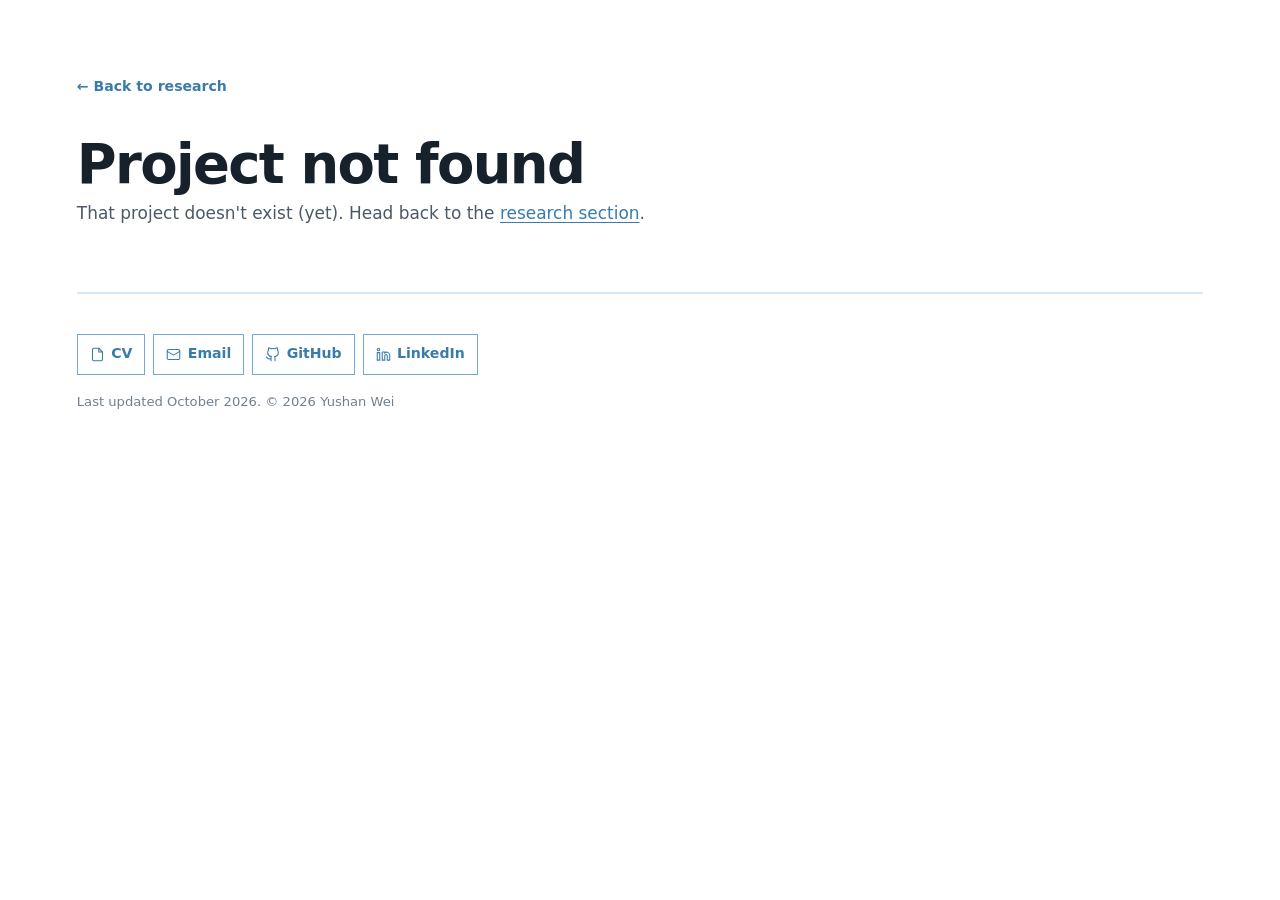
==== commit f18b07d1: "Minor changes." ====
--- a/project.html
+++ b/project.html
@@ -17,7 +17,7 @@
   <footer class="footer">
     <div class="footer__links" id="footerLinks"></div>
     <p class="footer__meta">
-      Last updated <span id="footerUpdated"></span> ·
+      Last updated <span id="footerUpdated"></span>.
       © <span id="footerYear"></span> <span id="footerName"></span>
     </p>
   </footer>
--- a/assets/css/style.css
+++ b/assets/css/style.css
@@ -8,14 +8,14 @@
   --blue-pale: #eef6fc;
   --line: #d7e8f5;
   --line-soft: #eaf2f8;
-  --maxw: 58rem;
-  --font: system-ui, -apple-system, BlinkMacSystemFont, "Segoe UI", sans-serif;
+  --font: system-ui, sans-serif;
   --ease: cubic-bezier(.2, .8, .2, 1);
 }
 
 *, *::before, *::after { box-sizing: border-box; }
 html { scroll-behavior: smooth; }
 body { margin: 0; background: var(--bg); color: var(--ink); font-family: var(--font); font-size: 16px; line-height: 1.7; -webkit-font-smoothing: antialiased; }
+button, input, textarea, select { font: inherit; }
 h1, h2, h3, h4 { margin: 0; line-height: 1.25; font-weight: 650; }
 p { margin: 0 0 1em; }
 p:last-child { margin-bottom: 0; }
@@ -27,17 +27,16 @@
 
 .skip-link { position: fixed; top: .75rem; left: .75rem; z-index: 10; padding: .55rem .85rem; background: var(--ink); color: white; transform: translateY(-160%); transition: transform .2s ease; }
 .skip-link:focus { transform: none; }
-.main { width: min(100% - 2.5rem, var(--maxw)); margin: 0 auto; }
+.main { width: 100%; margin: 0; padding-inline: clamp(1.25rem, 6vw, 7rem); }
 .section { padding: 5rem 0; border-top: 2px solid var(--line); }
 .section:first-child { border-top: 0; }
 .section--hero { padding-top: 5.5rem; }
 
-.hero { display: grid; grid-template-columns: minmax(0, 1fr) 15rem; gap: clamp(2rem, 7vw, 5rem); align-items: center; }
-.hero__eyebrow { margin-bottom: .7rem; color: var(--blue-dark); font-size: .78rem; font-weight: 650; letter-spacing: .08em; text-transform: uppercase; }
+.hero { display: grid; grid-template-columns: minmax(0, 1fr) minmax(15rem, 25.125rem); gap: clamp(2rem, 7vw, 5rem); align-items: center; }
 .hero__name { font-size: clamp(2.35rem, 7vw, 4.2rem); letter-spacing: -.035em; }
-.hero__intro { max-width: 38rem; margin-top: 1.4rem; color: var(--ink-soft); font-size: 1.05rem; }
+.hero__intro { max-width: none; margin-top: 1.4rem; color: var(--ink-soft); font-size: 1.05rem; }
 .hero__figure { margin: 0; }
-.hero__figure img { width: 100%; aspect-ratio: 4 / 5; object-fit: cover; border: 1px solid var(--line); }
+.hero__figure img { width: auto; height: auto; max-width: 100%; border: 1px solid var(--line); }
 
 .chips, .tags { display: flex; flex-wrap: wrap; gap: .45rem; }
 .chips { margin-top: 1.5rem; }
@@ -52,12 +51,13 @@
 .sechead { margin-bottom: 2.5rem; }
 .sechead__title { font-size: clamp(1.55rem, 4vw, 2rem); padding-bottom: .65rem; }
 .sechead__title::after { content: ""; display: block; width: 3rem; height: 3px; margin-top: .65rem; background: var(--blue); }
-.sechead__sub { color: var(--ink-faint); font-size: .94rem; }
 
 .projects { display: grid; gap: 2.5rem; }
 .pcard { display: grid; grid-template-columns: 14rem minmax(0, 1fr); border-top: 1px solid var(--line); padding-top: 1.5rem; }
+.pcard--text { grid-template-columns: 1fr; }
 .pcard__media img { width: 100%; aspect-ratio: 4 / 3; object-fit: cover; border: 1px solid var(--line-soft); }
 .pcard__body { padding-left: 1.7rem; }
+.pcard--text .pcard__body { padding-left: 0; }
 .pcard__year, .act__cat { color: var(--blue-dark); font-size: .73rem; font-weight: 650; letter-spacing: .07em; text-transform: uppercase; }
 .pcard__title { margin: .25rem 0; font-size: 1.3rem; }
 .pcard__title a { color: inherit; text-decoration: none; }
@@ -78,9 +78,10 @@
 .pub--nothumb { grid-template-columns: 1fr; }
 .pub__thumb { width: 100%; aspect-ratio: 4 / 3; object-fit: cover; border: 1px solid var(--line); }
 .pub__title { margin-bottom: .3rem; font-size: 1rem; }
-.pub__authors, .pub__venue { margin-bottom: .25rem; color: var(--ink-soft); font-size: .89rem; }
+.pub__authors, .pub__venue, .pub__summary { margin-bottom: .25rem; color: var(--ink-soft); font-size: .89rem; }
 .pub__authors .me { color: var(--ink); font-weight: 700; }
 .pub__venue { color: var(--ink-faint); }
+.pub__summary { margin-top: .45rem; }
 .pub__foot { display: flex; flex-wrap: wrap; gap: .8rem; align-items: center; margin-top: .5rem; }
 .status { text-transform: uppercase; letter-spacing: .04em; }
 
@@ -127,12 +128,11 @@
 .reveal.is-in { opacity: 1; transform: none; }
 
 @media (max-width: 700px) {
-  .main { width: min(100% - 2rem, var(--maxw)); }
+  .main { padding-inline: 1rem; }
   .section { padding: 3.5rem 0; }
   .section--hero { padding-top: 3rem; }
   .hero { grid-template-columns: 1fr; gap: 1.75rem; }
-  .hero__figure { order: -1; width: 10rem; }
-  .hero__figure img { aspect-ratio: 1; }
+  .hero__figure { order: -1; width: min(100%, 25.125rem); }
   .pcard { grid-template-columns: 1fr; }
   .pcard__media { max-width: 22rem; }
   .pcard__body { padding: 1.1rem 0 0; }
@@ -153,6 +153,6 @@
 
 @media print {
   .skip-link { display: none; }
-  .main { width: 100%; }
+  .main { width: 100%; padding-inline: 0; }
   .reveal { opacity: 1; transform: none; }
 }
